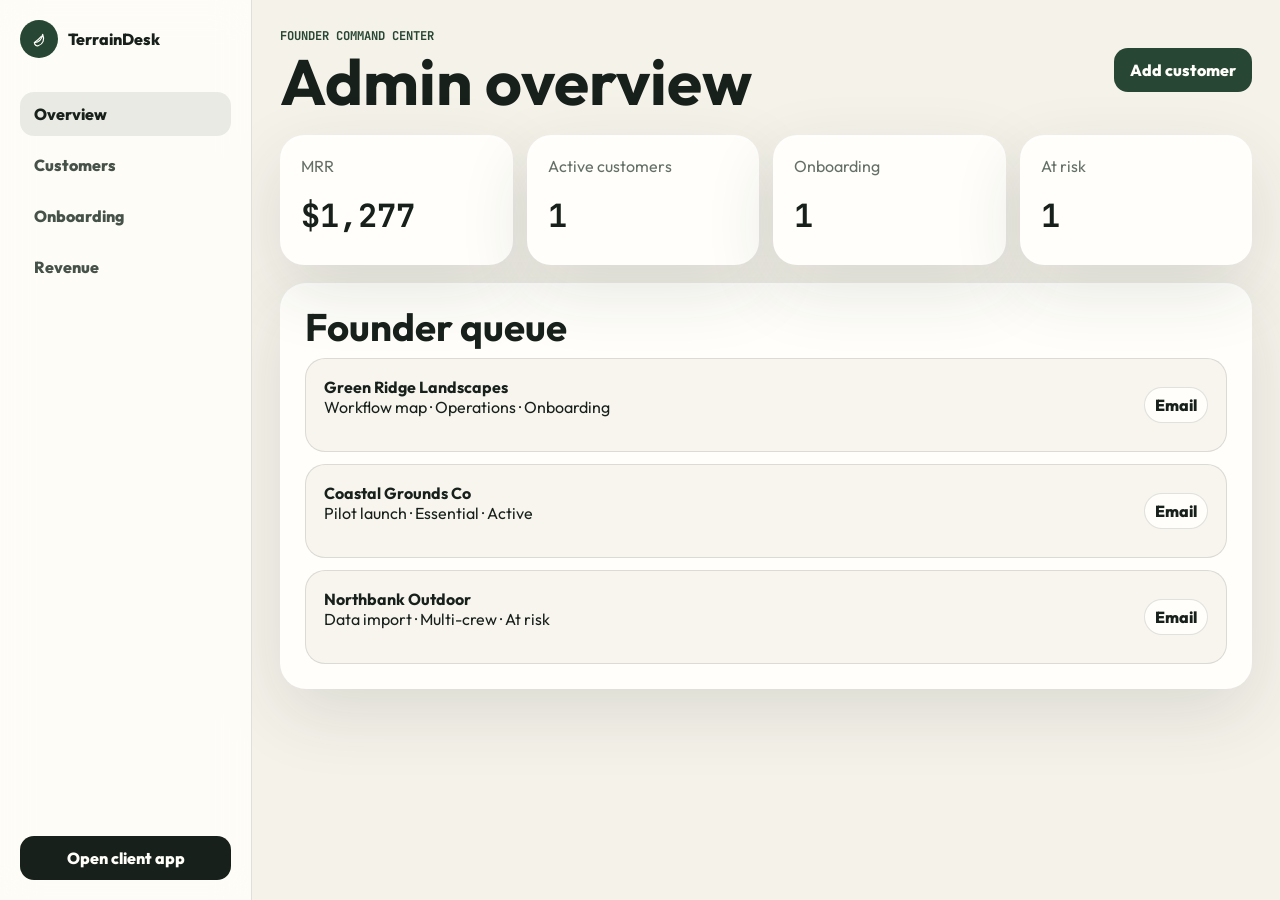
==== admin.html @ 1f8ffcfd "Add client workspace and admin MVP" ====
<!DOCTYPE html>
<html lang="en">
<head>
  <meta charset="UTF-8">
  <meta name="viewport" content="width=device-width, initial-scale=1.0">
  <title>TerrainDesk Admin</title>
  <link rel="preconnect" href="https://fonts.googleapis.com">
  <link rel="preconnect" href="https://fonts.gstatic.com" crossorigin>
  <link href="https://fonts.googleapis.com/css2?family=Outfit:wght@400;500;600;700;800&family=JetBrains+Mono:wght@500;700&display=swap" rel="stylesheet">
  <link rel="stylesheet" href="app.css">
</head>
<body>
  <aside class="app-sidebar">
    <a class="app-brand" href="/">
      <span class="brand-mark">
        <svg viewBox="0 0 24 24" aria-hidden="true"><path d="M5 17.5c6.8-.4 11-4.6 12.5-12.5 3.2 7.7.8 14.6-6.7 17.2C8.1 23.1 5.4 21 5 17.5Z"/><path d="M5.3 17.4C8.6 14.9 12 11.8 15.5 8"/></svg>
      </span>
      TerrainDesk
    </a>
    <nav class="app-nav" aria-label="Admin navigation">
      <button class="active" data-view="admin-dashboard">Overview</button>
      <button data-view="admin-customers">Customers</button>
      <button data-view="admin-onboarding">Onboarding</button>
      <button data-view="admin-revenue">Revenue</button>
    </nav>
    <a class="admin-link" href="app.html">Open client app</a>
  </aside>

  <main class="app-main">
    <header class="app-topbar">
      <div>
        <p class="eyebrow">Founder command center</p>
        <h1 id="view-title">Admin overview</h1>
      </div>
      <button class="primary-btn" id="add-customer">Add customer</button>
    </header>

    <section class="view active" id="admin-dashboard-view">
      <div class="metric-grid">
        <article><span>MRR</span><strong id="admin-mrr">A$0</strong></article>
        <article><span>Active customers</span><strong id="admin-active">0</strong></article>
        <article><span>Onboarding</span><strong id="admin-onboarding-count">0</strong></article>
        <article><span>At risk</span><strong id="admin-risk">0</strong></article>
      </div>
      <section class="panel">
        <h2>Founder queue</h2>
        <div class="action-list" id="founder-queue"></div>
      </section>
    </section>

    <section class="view" id="admin-customers-view">
      <div class="table-panel">
        <table>
          <thead><tr><th>Company</th><th>Plan</th><th>Status</th><th>Owner</th><th>MRR</th><th></th></tr></thead>
          <tbody id="customers-table"></tbody>
        </table>
      </div>
    </section>

    <section class="view" id="admin-onboarding-view">
      <div class="kanban" id="onboarding-board"></div>
    </section>

    <section class="view" id="admin-revenue-view">
      <div class="dashboard-grid">
        <section class="panel wide">
          <h2>Revenue forecast</h2>
          <div class="action-list" id="revenue-list"></div>
        </section>
        <section class="panel">
          <h2>Plan mix</h2>
          <div class="weather-card">
            <span>Most common</span>
            <strong>Operations</strong>
            <p>Keep demos focused on scheduling, quote turnaround and invoice recovery.</p>
          </div>
        </section>
      </div>
    </section>
  </main>

  <dialog id="customer-modal" class="app-dialog">
    <form id="customer-form" method="dialog" class="dialog-card">
      <button type="button" class="modal-close" data-close-customer aria-label="Close">×</button>
      <h2>Add customer</h2>
      <label>Company <input name="company" required></label>
      <label>Owner email <input name="email" type="email" required></label>
      <label>Plan <select name="plan"><option>Essential</option><option>Operations</option><option>Multi-crew</option></select></label>
      <label>Status <select name="status"><option>Onboarding</option><option>Active</option><option>At risk</option></select></label>
      <button class="primary-btn" type="submit">Create customer</button>
    </form>
  </dialog>

  <div class="toast" id="app-toast" role="status" aria-live="polite"></div>
  <script src="admin.js"></script>
</body>
</html>
---- app.css ----
:root {
  --bg: #f5f2ea;
  --panel: #fffefa;
  --ink: #17201b;
  --muted: #647067;
  --line: rgba(23, 32, 27, 0.13);
  --accent: #274633;
  --accent-soft: rgba(39, 70, 51, 0.1);
  --warning: #b86f42;
  --success: #4d9167;
  --shadow: 0 24px 70px rgba(35, 50, 40, 0.12);
}

* { box-sizing: border-box; }

body {
  margin: 0;
  min-width: 320px;
  color: var(--ink);
  background: var(--bg);
  font-family: "Outfit", system-ui, sans-serif;
}

button, input, select, textarea { font: inherit; }
button { color: inherit; }
svg { width: 1em; height: 1em; fill: none; stroke: currentColor; stroke-width: 1.8; stroke-linecap: round; stroke-linejoin: round; }

.app-sidebar {
  position: fixed;
  inset: 0 auto 0 0;
  width: 252px;
  padding: 20px;
  border-right: 1px solid var(--line);
  background: rgba(255, 254, 250, 0.86);
  backdrop-filter: blur(18px);
}

.app-brand {
  display: flex;
  align-items: center;
  gap: 10px;
  color: var(--ink);
  text-decoration: none;
  font-weight: 800;
}

.brand-mark {
  display: grid;
  place-items: center;
  width: 38px;
  height: 38px;
  color: #fffefa;
  border-radius: 50%;
  background: var(--accent);
}

.app-nav {
  display: grid;
  gap: 7px;
  margin-top: 34px;
}

.app-nav button,
.admin-link,
.ghost-btn,
.primary-btn {
  min-height: 44px;
  border-radius: 14px;
  cursor: pointer;
  font-weight: 800;
}

.app-nav button {
  width: 100%;
  padding: 0 14px;
  color: #465149;
  text-align: left;
  border: 0;
  background: transparent;
}

.app-nav button:hover,
.app-nav button.active {
  color: var(--ink);
  background: var(--accent-soft);
}

.admin-link {
  position: absolute;
  left: 20px;
  right: 20px;
  bottom: 20px;
  display: flex;
  align-items: center;
  justify-content: center;
  color: #fffefa;
  text-decoration: none;
  background: var(--ink);
}

.app-main {
  margin-left: 252px;
  padding: 28px;
}

.app-topbar,
.section-bar,
.panel-headline,
.topbar-actions {
  display: flex;
  align-items: center;
}

.app-topbar,
.section-bar {
  justify-content: space-between;
  gap: 20px;
  margin-bottom: 22px;
}

.topbar-actions {
  gap: 10px;
}

.eyebrow {
  margin: 0 0 8px;
  color: var(--accent);
  font-family: "JetBrains Mono", monospace;
  font-size: 0.76rem;
  font-weight: 700;
  text-transform: uppercase;
}

h1, h2, h3, p { margin-top: 0; }
h1 { margin-bottom: 0; font-size: clamp(2.2rem, 5vw, 4.8rem); line-height: 0.95; }
h2 { margin-bottom: 12px; font-size: clamp(1.5rem, 3vw, 2.5rem); line-height: 1; }
h3 { margin-bottom: 8px; font-size: 1.22rem; }

.ghost-btn,
.primary-btn {
  padding: 0 16px;
  border: 0;
}

.ghost-btn {
  color: var(--accent);
  background: rgba(255, 254, 250, 0.76);
  border: 1px solid var(--line);
}

.primary-btn {
  color: #fffefa;
  background: var(--accent);
}

.view { display: none; }
.view.active { display: block; }

.metric-grid {
  display: grid;
  grid-template-columns: repeat(4, 1fr);
  gap: 14px;
  margin-bottom: 18px;
}

.metric-grid article,
.panel,
.table-panel,
.card,
.crew-phone,
.app-dialog .dialog-card {
  border: 1px solid rgba(255, 255, 255, 0.68);
  background: var(--panel);
  box-shadow: var(--shadow), inset 0 1px 0 rgba(255, 255, 255, 0.9);
}

.metric-grid article {
  min-height: 130px;
  padding: 20px;
  border-radius: 24px;
}

.metric-grid span,
.card span,
.weather-card span,
.integration-row span {
  display: block;
  color: var(--muted);
}

.metric-grid strong {
  display: block;
  margin-top: 18px;
  font-family: "JetBrains Mono", monospace;
  font-size: 2rem;
}

.dashboard-grid {
  display: grid;
  grid-template-columns: 1fr 360px;
  gap: 18px;
}

.panel,
.table-panel {
  padding: 24px;
  border-radius: 26px;
}

.panel-headline {
  justify-content: space-between;
  gap: 18px;
}

.action-list,
.card-grid,
.automation-list,
.kanban,
.schedule-grid {
  display: grid;
  gap: 12px;
}

.action-item,
.card,
.job-card,
.schedule-day,
.automation-rule {
  padding: 18px;
  border: 1px solid var(--line);
  border-radius: 20px;
  background: rgba(245, 242, 234, 0.72);
}

.action-item {
  display: grid;
  grid-template-columns: 1fr auto;
  gap: 12px;
  align-items: center;
}

.weather-card strong {
  display: block;
  margin: 18px 0;
  font-family: "JetBrains Mono", monospace;
  font-size: 3rem;
}

table {
  width: 100%;
  border-collapse: collapse;
}

th, td {
  padding: 14px 10px;
  text-align: left;
  border-bottom: 1px solid var(--line);
}

th {
  color: var(--muted);
  font-size: 0.84rem;
}

.pill {
  display: inline-flex;
  align-items: center;
  min-height: 30px;
  padding: 0 10px;
  border-radius: 999px;
  color: var(--accent);
  background: var(--accent-soft);
  font-size: 0.84rem;
  font-weight: 800;
}

.danger-pill { color: #7d3f25; background: rgba(184, 111, 66, 0.13); }
.success-pill { color: #2f6b47; background: rgba(77, 145, 103, 0.14); }

.form-grid {
  display: grid;
  grid-template-columns: repeat(3, 1fr);
  gap: 14px;
}

label {
  display: grid;
  gap: 7px;
  color: #3d4941;
  font-weight: 800;
}

input, select, textarea {
  width: 100%;
  min-height: 48px;
  padding: 0 12px;
  border: 1px solid var(--line);
  border-radius: 14px;
  background: #f8f5ed;
}

textarea {
  min-height: 104px;
  padding: 12px;
}

.quote-builder {
  display: grid;
  gap: 18px;
  margin-bottom: 18px;
}

.card-grid {
  grid-template-columns: repeat(3, 1fr);
}

.card {
  min-height: 210px;
  border-radius: 24px;
}

.card strong {
  display: block;
  margin: 18px 0;
  font-family: "JetBrains Mono", monospace;
  font-size: 2rem;
}

.card-actions {
  display: flex;
  gap: 8px;
  flex-wrap: wrap;
  margin-top: 16px;
}

.mini-btn {
  min-height: 36px;
  padding: 0 10px;
  cursor: pointer;
  border: 1px solid var(--line);
  border-radius: 999px;
  background: #fffefa;
  font-weight: 800;
}

.kanban {
  grid-template-columns: repeat(4, 1fr);
}

.kanban-column {
  min-height: 520px;
  padding: 14px;
  border: 1px solid var(--line);
  border-radius: 24px;
  background: rgba(255, 254, 250, 0.54);
}

.job-card {
  margin-top: 12px;
}

.job-card p,
.card p,
.weather-card p,
.automation-rule p {
  color: var(--muted);
  line-height: 1.55;
}

.schedule-grid {
  grid-template-columns: repeat(5, 1fr);
}

.schedule-day {
  min-height: 420px;
}

.schedule-day h3 {
  font-family: "JetBrains Mono", monospace;
}

.crew-phone {
  max-width: 440px;
  margin: 0 auto;
  padding: 18px;
  color: #fffefa;
  border-radius: 42px;
  background: #111915;
}

.device-top {
  width: 92px;
  height: 6px;
  margin: 4px auto 22px;
  border-radius: 999px;
  background: rgba(255, 255, 250, 0.24);
}

.crew-job {
  margin-top: 12px;
  padding: 18px;
  border-radius: 24px;
  background: rgba(255, 255, 250, 0.08);
}

.crew-job p {
  color: rgba(255, 255, 250, 0.7);
}

.automation-rule {
  display: grid;
  grid-template-columns: 1fr auto;
  gap: 14px;
  align-items: center;
}

.switch {
  width: 58px;
  height: 32px;
  padding: 3px;
  cursor: pointer;
  border: 0;
  border-radius: 999px;
  background: rgba(23, 32, 27, 0.16);
}

.switch::before {
  content: "";
  display: block;
  width: 26px;
  height: 26px;
  border-radius: 50%;
  background: #fffefa;
  transition: transform 180ms ease;
}

.switch.active {
  background: var(--success);
}

.switch.active::before {
  transform: translateX(26px);
}

.settings-grid {
  display: grid;
  grid-template-columns: 1fr 1fr;
  gap: 18px;
}

.settings-grid form {
  display: grid;
  gap: 14px;
}

.integration-row {
  display: flex;
  align-items: center;
  justify-content: space-between;
  min-height: 58px;
  border-bottom: 1px solid var(--line);
}

.integration-row b { color: var(--success); }
.integration-row.muted b { color: var(--muted); }

.app-dialog {
  width: min(560px, calc(100% - 28px));
  padding: 0;
  border: 0;
  border-radius: 28px;
  background: transparent;
}

.app-dialog::backdrop {
  background: rgba(16, 23, 19, 0.48);
  backdrop-filter: blur(8px);
}

.dialog-card {
  position: relative;
  display: grid;
  gap: 14px;
  padding: 26px;
  border-radius: 28px;
}

.modal-close {
  position: absolute;
  top: 14px;
  right: 14px;
  width: 40px;
  height: 40px;
  cursor: pointer;
  border: 1px solid var(--line);
  border-radius: 50%;
  background: transparent;
  font-size: 1.3rem;
}

.toast {
  position: fixed;
  right: 22px;
  bottom: 22px;
  z-index: 12;
  max-width: min(360px, calc(100% - 44px));
  padding: 14px 16px;
  color: #fffefa;
  border-radius: 18px;
  background: var(--ink);
  box-shadow: 0 18px 48px rgba(16, 23, 19, 0.22);
  transform: translateY(20px);
  opacity: 0;
  pointer-events: none;
  transition: opacity 220ms ease, transform 220ms ease;
}

.toast.show {
  opacity: 1;
  transform: translateY(0);
}

@media (max-width: 980px) {
  .app-sidebar {
    position: static;
    width: auto;
  }

  .app-nav {
    grid-template-columns: repeat(3, 1fr);
  }

  .admin-link {
    position: static;
    margin-top: 14px;
  }

  .app-main {
    margin-left: 0;
    padding: 18px;
  }

  .metric-grid,
  .dashboard-grid,
  .card-grid,
  .kanban,
  .schedule-grid,
  .settings-grid,
  .form-grid {
    grid-template-columns: 1fr;
  }
}
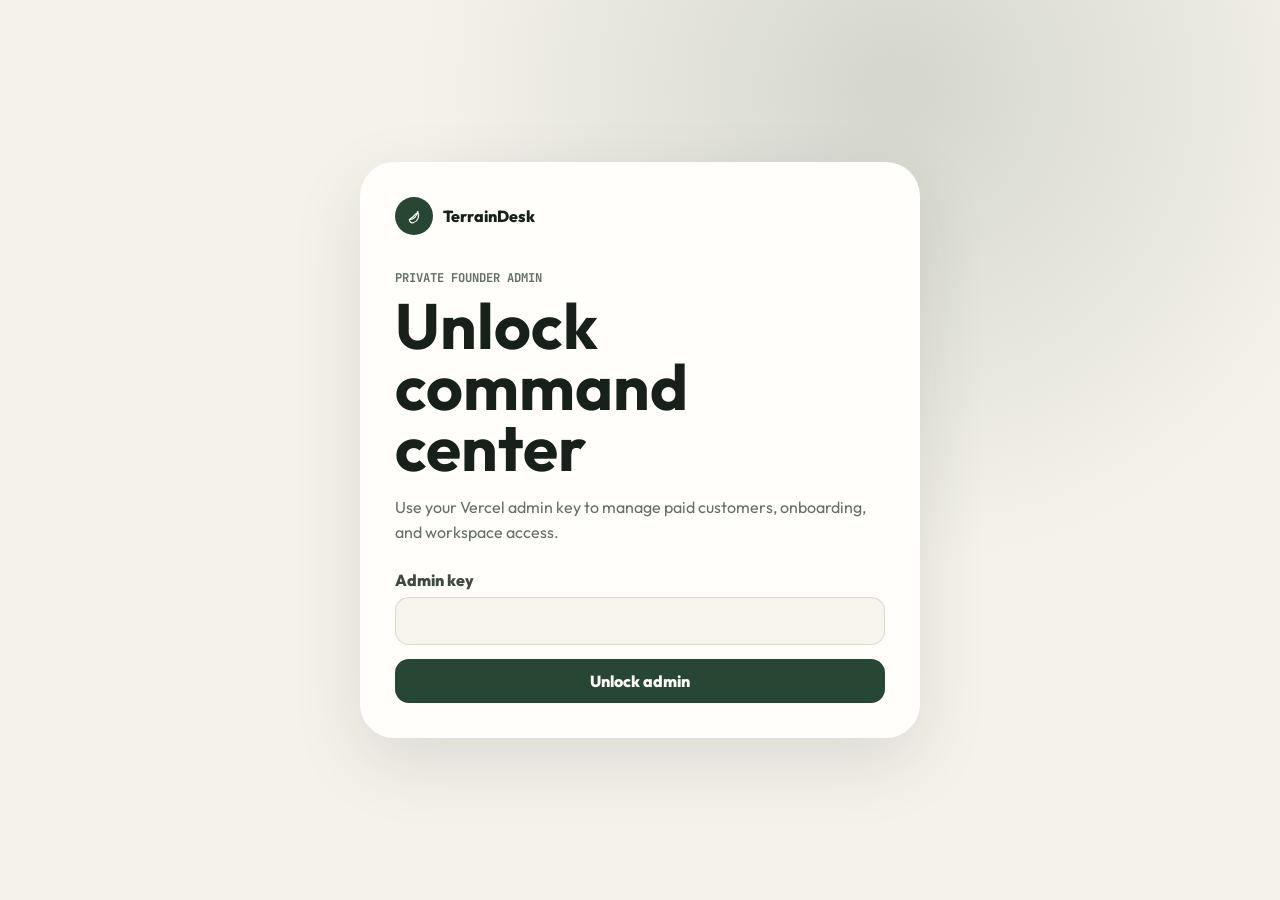
==== commit 83a4ed3b: "Connect paid customers to admin provisioning" ====
--- a/admin.html
+++ b/admin.html
@@ -9,7 +9,25 @@
   <link href="https://fonts.googleapis.com/css2?family=Outfit:wght@400;500;600;700;800&family=JetBrains+Mono:wght@500;700&display=swap" rel="stylesheet">
   <link rel="stylesheet" href="app.css">
 </head>
-<body>
+<body class="locked">
+  <section class="auth-screen" id="admin-key-screen">
+    <form class="auth-card" id="admin-key-form">
+      <a class="app-brand" href="/">
+        <span class="brand-mark">
+          <svg viewBox="0 0 24 24" aria-hidden="true"><path d="M5 17.5c6.8-.4 11-4.6 12.5-12.5 3.2 7.7.8 14.6-6.7 17.2C8.1 23.1 5.4 21 5 17.5Z"/><path d="M5.3 17.4C8.6 14.9 12 11.8 15.5 8"/></svg>
+        </span>
+        TerrainDesk
+      </a>
+      <p class="eyebrow">Private founder admin</p>
+      <h1>Unlock command center</h1>
+      <p>Use your Vercel admin key to manage paid customers, onboarding, and workspace access.</p>
+      <div class="auth-form">
+        <label>Admin key <input name="key" type="password" autocomplete="current-password" required></label>
+        <button class="primary-btn" type="submit">Unlock admin</button>
+      </div>
+    </form>
+  </section>
+
   <aside class="app-sidebar">
     <a class="app-brand" href="/">
       <span class="brand-mark">
@@ -32,7 +50,11 @@
         <p class="eyebrow">Founder command center</p>
         <h1 id="view-title">Admin overview</h1>
       </div>
-      <button class="primary-btn" id="add-customer">Add customer</button>
+      <div class="topbar-actions">
+        <button class="ghost-btn" id="refresh-admin">Refresh</button>
+        <button class="ghost-btn" id="lock-admin">Lock</button>
+        <button class="primary-btn" id="add-customer">Add customer</button>
+      </div>
     </header>
 
     <section class="view active" id="admin-dashboard-view">
@@ -69,10 +91,10 @@
         </section>
         <section class="panel">
           <h2>Plan mix</h2>
-          <div class="weather-card">
+          <div class="weather-card" id="plan-mix">
             <span>Most common</span>
-            <strong>Operations</strong>
-            <p>Keep demos focused on scheduling, quote turnaround and invoice recovery.</p>
+            <strong>No customers yet</strong>
+            <p>Customers will appear here after checkout or manual creation.</p>
           </div>
         </section>
       </div>
@@ -81,7 +103,7 @@
 
   <dialog id="customer-modal" class="app-dialog">
     <form id="customer-form" method="dialog" class="dialog-card">
-      <button type="button" class="modal-close" data-close-customer aria-label="Close">×</button>
+      <button type="button" class="modal-close" data-close-customer aria-label="Close">&times;</button>
       <h2>Add customer</h2>
       <label>Company <input name="company" required></label>
       <label>Owner email <input name="email" type="email" required></label>
--- a/app.css
+++ b/app.css
@@ -21,6 +21,53 @@
   font-family: "Outfit", system-ui, sans-serif;
 }
 
+body.locked .app-sidebar,
+body.locked .app-main {
+  display: none;
+}
+
+body:not(.locked) .auth-screen {
+  display: none;
+}
+
+.auth-screen {
+  min-height: 100dvh;
+  display: grid;
+  place-items: center;
+  padding: 24px;
+  background:
+    radial-gradient(circle at 70% 10%, rgba(39, 70, 51, 0.16), transparent 30rem),
+    var(--bg);
+}
+
+.auth-card {
+  width: min(560px, 100%);
+  padding: 34px;
+  border: 1px solid rgba(255, 255, 255, 0.68);
+  border-radius: 34px;
+  background: var(--panel);
+  box-shadow: var(--shadow), inset 0 1px 0 rgba(255, 255, 255, 0.9);
+}
+
+.auth-card .app-brand {
+  margin-bottom: 34px;
+}
+
+.auth-card h1 {
+  margin-bottom: 16px;
+}
+
+.auth-card p {
+  color: var(--muted);
+  line-height: 1.6;
+}
+
+.auth-form {
+  display: grid;
+  gap: 14px;
+  margin-top: 24px;
+}
+
 button, input, select, textarea { font: inherit; }
 button { color: inherit; }
 svg { width: 1em; height: 1em; fill: none; stroke: currentColor; stroke-width: 1.8; stroke-linecap: round; stroke-linejoin: round; }
@@ -120,6 +167,16 @@
 
 .topbar-actions {
   gap: 10px;
+  flex-wrap: wrap;
+  justify-content: flex-end;
+}
+
+.row-actions {
+  display: flex;
+  align-items: center;
+  justify-content: flex-end;
+  gap: 8px;
+  flex-wrap: wrap;
 }
 
 .eyebrow {
@@ -341,6 +398,11 @@
   border-radius: 999px;
   background: #fffefa;
   font-weight: 800;
+}
+
+.mini-btn:disabled {
+  cursor: not-allowed;
+  opacity: 0.45;
 }
 
 .kanban {
